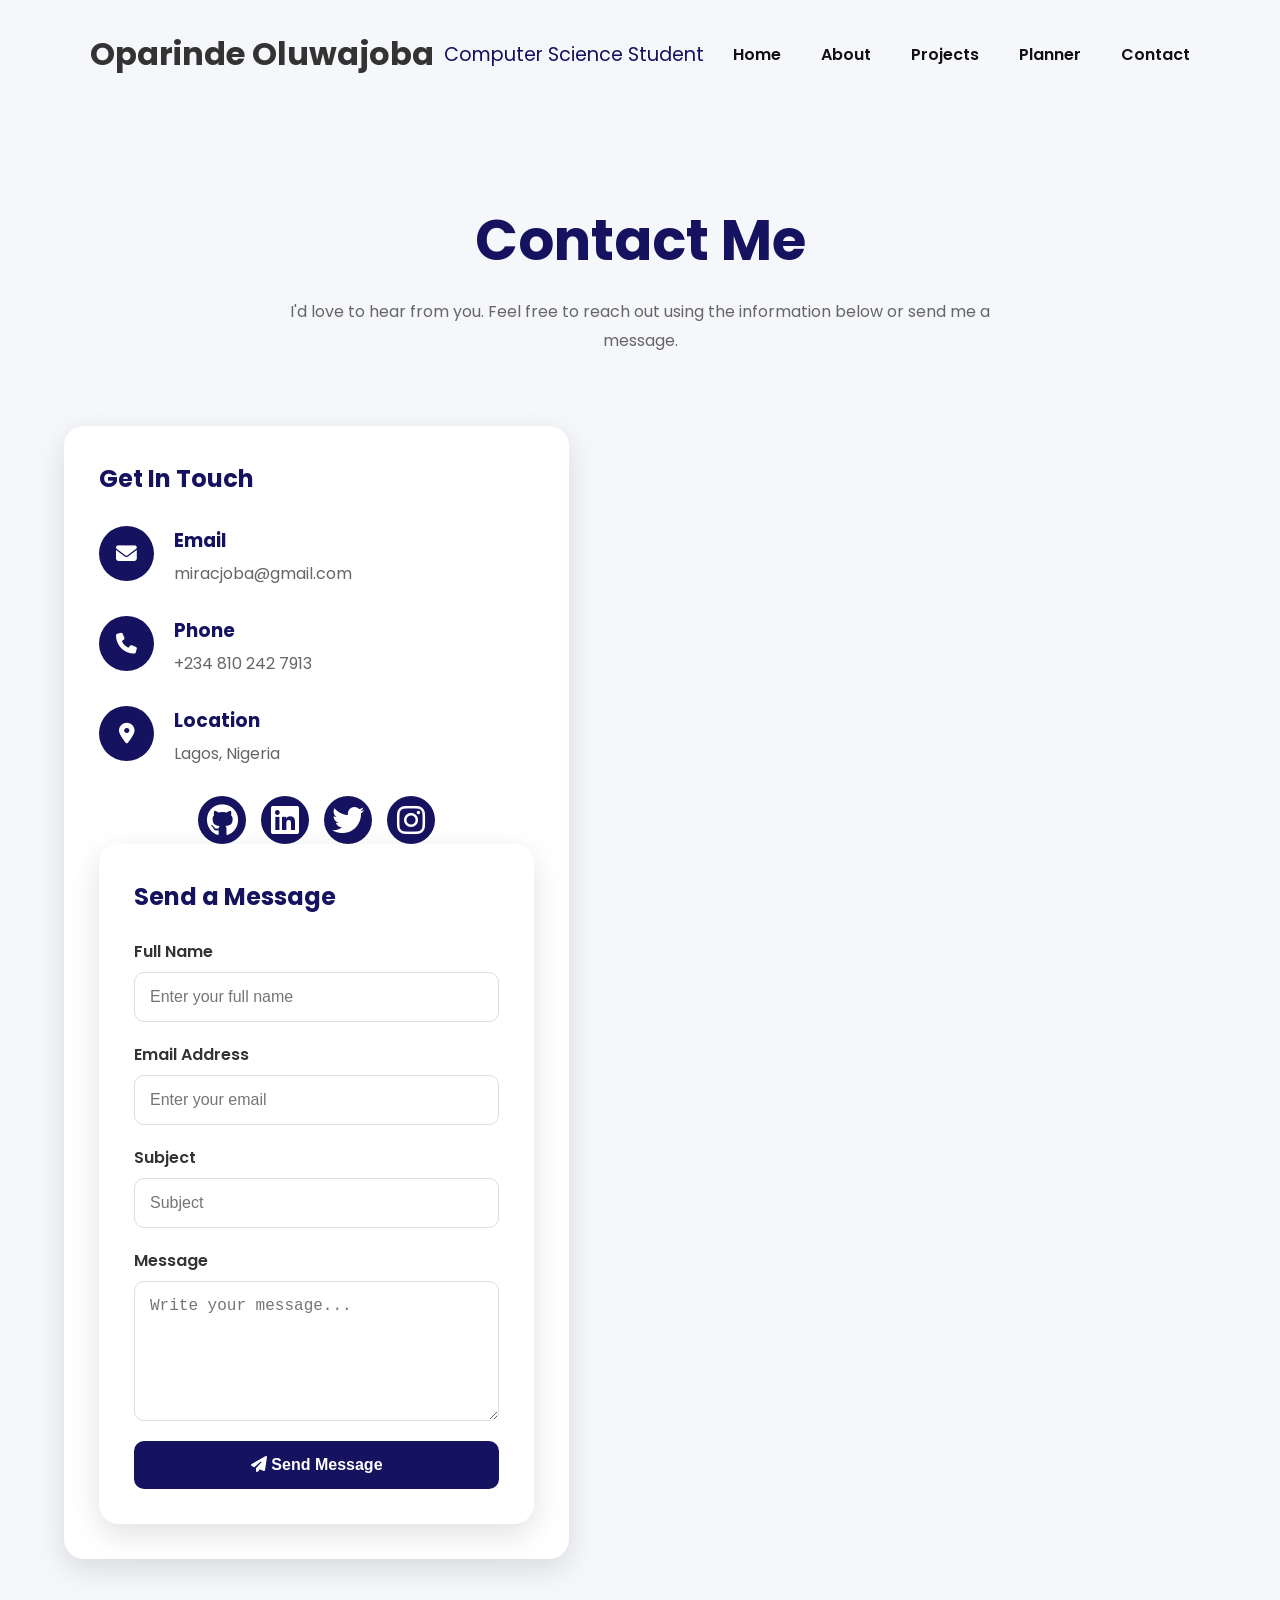
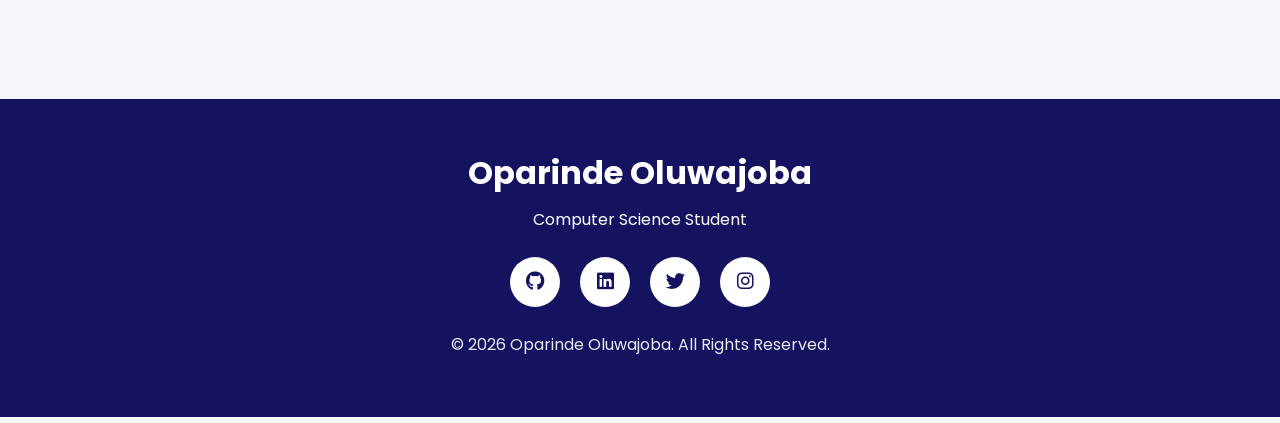
==== pages/contact.html @ 3d1b6b1a "Add files via upload" ====
<!doctype html>
<html lang="en">
  <head>
    <meta charset="UTF-8" />

    <meta name="viewport" content="width=device-width, initial-scale=1.0" />

    <title>Contact | Oparinde Oluwajoba</title>

    <link rel="stylesheet" href="../Mode.css" />

    <link rel="stylesheet" href="contact.css" />

    <!-- Google Fonts -->

    <link rel="preconnect" href="https://fonts.googleapis.com" />

    <link rel="preconnect" href="https://fonts.gstatic.com" crossorigin />

    <link
      href="https://fonts.googleapis.com/css2?family=Poppins:wght@300;400;500;600;700&display=swap"
      rel="stylesheet"
    />

    <!-- Font Awesome -->

    <link
      rel="stylesheet"
      href="https://cdnjs.cloudflare.com/ajax/libs/font-awesome/6.5.2/css/all.min.css"
    />
  </head>

  <body>
    <header>
      <div class="logo">
        <h2>Oparinde Oluwajoba</h2>

        <span>Computer Science Student</span>
      </div>

      <nav>
        <ul>
          <li><a href="../index.html">Home</a></li>

          <li><a href="about.html">About</a></li>

          <li><a href="projects.html">Projects</a></li>

          <li><a href="planner.html">Planner</a></li>

          <li><a class="active" href="contact.html">Contact</a></li>
        </ul>
      </nav>
    </header>

    <main>
      <!-- ===========================
        HERO
=========================== -->

      <section class="contact-hero">
        <h1>Contact Me</h1>

        <p>
          I'd love to hear from you. Feel free to reach out using the
          information below or send me a message.
        </p>
      </section>

      <!-- ===========================
        CONTACT SECTION
=========================== -->

      <section class="contact-container">
        <div class="contact-info">
          <h2>Get In Touch</h2>

          <div class="info-box">
            <i class="fas fa-envelope"></i>

            <div>
              <h3>Email</h3>

              <p>miracjoba@gmail.com</p>
            </div>
          </div>

          <div class="info-box">
            <i class="fas fa-phone"></i>

            <div>
              <h3>Phone</h3>

              <p>+234 810 242 7913</p>
            </div>
          </div>

          <div class="info-box">
            <i class="fas fa-location-dot"></i>

            <div>
              <h3>Location</h3>

              <p>Lagos, Nigeria</p>
            </div>
          </div>

          <div class="socials">
            <a href="#"><i class="fab fa-github"></i></a>

            <a href="#"><i class="fab fa-linkedin"></i></a>

            <a href="#"><i class="fab fa-twitter"></i></a>

            <a href="#"><i class="fab fa-instagram"></i></a>
          </div>

          <!-- ===========================
        CONTACT FORM
=========================== -->

          <div class="contact-form">
            <h2>Send a Message</h2>

            <form id="contact-form">
              <div class="input-group">
                <label> Full Name </label>

                <input
                  type="text"
                  id="name"
                  placeholder="Enter your full name"
                  required
                />
              </div>

              <div class="input-group">
                <label> Email Address </label>

                <input
                  type="email"
                  id="email"
                  placeholder="Enter your email"
                  required
                />
              </div>

              <div class="input-group">
                <label> Subject </label>

                <input
                  type="text"
                  id="subject"
                  placeholder="Subject"
                  required
                />
              </div>

              <div class="input-group">
                <label> Message </label>

                <textarea
                  id="message"
                  rows="6"
                  placeholder="Write your message..."
                  required
                ></textarea>
              </div>

              <button type="submit">
                <i class="fas fa-paper-plane"></i>

                Send Message
              </button>
            </form>
          </div>
        </div>
      </section>

      <!-- ===========================
        FOOTER
=========================== -->

      <footer>
        <div class="footer-content">
          <h3>Oparinde Oluwajoba</h3>

          <p>Computer Science Student</p>

          <div class="socials">
            <a href="#">
              <i class="fab fa-github"></i>
            </a>

            <a href="#">
              <i class="fab fa-linkedin"></i>
            </a>

            <a href="#">
              <i class="fab fa-twitter"></i>
            </a>

            <a href="#">
              <i class="fab fa-instagram"></i>
            </a>
          </div>

          <p class="copyright">
            © 2026 Oparinde Oluwajoba. All Rights Reserved.
          </p>
        </div>
      </footer>
    </main>

    <script src="contact.js"></script>
  </body>
</html>
---- Mode.css ----
:root {
  --primary: #15135f;
  --secondary: #d8d5f7;
  --white: #ffffff;
  --text: #222;
  --shadow: 0 12px 30px rgba(0, 0, 0, 0.12);
}

* {
  margin: 0;
  padding: 0;
  box-sizing: border-box;
}

body {
  font-family: Poppins, sans-serif;
  background: #fafafa;
  color: var(--text);
}

/* ---------- NAVBAR ---------- */

header {
  display: flex;
  justify-content: space-between;
  align-items: center;

  padding: 30px 7%;

  animation: fadeDown 0.8s;
}

.logo {
  display: flex;
  align-items: center;
  gap: 10px;
}

.logo h2 {
  font-size: 2rem;
}

.logo span {
  font-size: 1.2rem;
  color: var(--primary);
}

nav ul {
  display: flex;
  list-style: none;
  gap: 40px;
}

nav a {
  text-decoration: none;
  color: #111;
  font-weight: 600;
  transition: 0.3s;
}

nav a:hover {
  color: var(--primary);
}

/* ---------- HERO ---------- */

.hero {
  display: grid;
  grid-template-columns: 420px 1fr;

  gap: 80px;

  align-items: center;

  padding: 50px 7%;
}

/* ---------- PROFILE CARD ---------- */

.profile-card {
  background: var(--secondary);

  padding: 40px;

  border-radius: 30px;

  text-align: center;

  box-shadow: var(--shadow);

  animation: float 4s infinite;
}

.profile-card img {
  width: 220px;

  border-radius: 50%;

  margin-bottom: 25px;
}

.profile-card h2 {
  font-size: 2rem;

  color: var(--primary);
}

.profile-card hr {
  width: 120px;

  margin: 20px auto;
}

.profile-card h3 {
  margin-bottom: 30px;

  font-size: 1.4rem;
}

.socials {
  display: flex;

  justify-content: center;

  gap: 30px;
}

.socials a {
  font-size: 2rem;

  color: var(--primary);

  transition: 0.3s;
}

.socials a:hover {
  transform: translateY(-6px);
}

/* ---------- TEXT ---------- */

.hero-text {
  animation: slideLeft 0.8s;
}

.hero-text h1 {
  font-size: 5rem;

  line-height: 1;

  color: var(--primary);

  margin-bottom: 20px;
}

.subtitle {
  font-size: 1.8rem;

  margin-bottom: 30px;
}

.hero-text p {
  font-size: 1.1rem;

  line-height: 1.8;

  margin-top: 20px;

  max-width: 700px;
}

/* ---------- BUTTONS ---------- */

.buttons {
  display: flex;

  gap: 20px;

  margin: 30px 0;
}

.btn {
  padding: 15px 35px;

  border-radius: 40px;

  text-decoration: none;

  font-weight: 600;

  transition: 0.3s;
}

.primary {
  background: var(--primary);

  color: white;
}

.secondary {
  border: 2px solid var(--primary);

  color: var(--primary);
}

.primary:hover {
  transform: translateY(-4px);
}

.secondary:hover {
  background: var(--primary);

  color: white;
}

/* ---------- FOOTER ---------- */

footer {
  margin-top: 80px;

  padding: 25px;

  background: var(--primary);

  color: white;

  display: flex;

  justify-content: space-around;
}

/* ---------- ANIMATIONS ---------- */

@keyframes float {
  0%,
  100% {
    transform: translateY(0);
  }

  50% {
    transform: translateY(-10px);
  }
}

@keyframes slideLeft {
  from {
    opacity: 0;

    transform: translateX(60px);
  }

  to {
    opacity: 1;

    transform: translateX(0);
  }
}

@keyframes fadeDown {
  from {
    opacity: 0;

    transform: translateY(-40px);
  }

  to {
    opacity: 1;

    transform: translateY(0);
  }
}

/* ---------- RESPONSIVE ---------- */

@media (max-width: 1000px) {
  .hero {
    grid-template-columns: 1fr;

    text-align: center;
  }

  .hero-text p {
    margin: auto;
  }

  .buttons {
    justify-content: center;
  }

  header {
    flex-direction: column;

    gap: 20px;
  }
}

@media (max-width: 700px) {
  .logo {
    flex-direction: column;
  }

  nav ul {
    flex-wrap: wrap;

    justify-content: center;

    gap: 15px;
  }

  .hero-text h1 {
    font-size: 3.5rem;
  }

  .profile-card {
    padding: 30px;
  }

  .profile-card img {
    width: 170px;
  }

  footer {
    flex-direction: column;

    gap: 15px;

    text-align: center;
  }
}
---- pages/contact.css ----
/*=========================================
        CONTACT PAGE
=========================================*/

:root {
  --primary: #15135f;
  --secondary: #4f46e5;
  --light: #f5f7fb;
  --white: #ffffff;
  --text: #333;
  --shadow: 0 10px 30px rgba(0, 0, 0, 0.12);
}

body {
  background: var(--light);

  color: var(--text);
}

/*=========================================
        HERO
=========================================*/

.contact-hero {
  text-align: center;

  padding: 90px 8% 70px;
}

.contact-hero h1 {
  font-size: 3.5rem;

  color: var(--primary);

  margin-bottom: 15px;
}

.contact-hero p {
  max-width: 700px;

  margin: auto;

  line-height: 1.8;

  color: #666;
}

/*=========================================
        CONTAINER
=========================================*/

.contact-container {
  width: 90%;

  max-width: 1200px;

  margin: auto;

  display: grid;

  grid-template-columns: 1fr 1.2fr;

  gap: 40px;

  padding-bottom: 60px;
}

/*=========================================
        CONTACT INFO
=========================================*/

.contact-info {
  background: var(--white);

  padding: 35px;

  border-radius: 20px;

  box-shadow: var(--shadow);
}

.contact-info h2 {
  color: var(--primary);

  margin-bottom: 30px;
}

.info-box {
  display: flex;

  align-items: flex-start;

  gap: 20px;

  margin-bottom: 30px;
}

.info-box i {
  width: 55px;

  height: 55px;

  border-radius: 50%;

  background: var(--primary);

  color: white;

  display: flex;

  justify-content: center;

  align-items: center;

  font-size: 1.3rem;
}

.info-box h3 {
  margin-bottom: 6px;

  color: var(--primary);
}

.info-box p {
  color: #666;
}

/*=========================================
        SOCIAL ICONS
=========================================*/

.socials {
  display: flex;

  gap: 15px;

  margin-top: 30px;
}

.socials a {
  width: 48px;

  height: 48px;

  border-radius: 50%;

  background: var(--primary);

  color: white;

  display: flex;

  justify-content: center;

  align-items: center;

  text-decoration: none;

  transition: 0.3s;
}

.socials a:hover {
  background: var(--secondary);

  transform: translateY(-5px);
}

/*=========================================
        FORM
=========================================*/

.contact-form {
  background: var(--white);

  padding: 35px;

  border-radius: 20px;

  box-shadow: var(--shadow);
}

.contact-form h2 {
  color: var(--primary);

  margin-bottom: 25px;
}

.input-group {
  display: flex;

  flex-direction: column;

  margin-bottom: 20px;
}

.input-group label {
  margin-bottom: 8px;

  font-weight: 600;
}

.input-group input,
.input-group textarea {
  padding: 15px;

  border: 1px solid #ddd;

  border-radius: 10px;

  outline: none;

  font-size: 1rem;

  transition: 0.3s;
}

.input-group input:focus,
.input-group textarea:focus {
  border-color: var(--primary);
}

.contact-form button {
  width: 100%;

  padding: 15px;

  border: none;

  border-radius: 10px;

  background: var(--primary);

  color: white;

  cursor: pointer;

  font-size: 1rem;

  font-weight: 600;

  transition: 0.3s;
}

.contact-form button:hover {
  background: var(--secondary);
}
/*=========================================
        FOOTER
=========================================*/

footer {
  background: var(--primary);

  color: white;

  margin-top: 80px;

  padding: 50px 20px;
}

.footer-content {
  max-width: 1200px;

  margin: auto;

  text-align: center;
}

.footer-content h3 {
  font-size: 2rem;

  margin-bottom: 10px;
}

.footer-content p {
  margin: 10px 0;
}

footer .socials {
  display: flex;

  justify-content: center;

  gap: 20px;

  margin: 25px 0;
}

footer .socials a {
  width: 50px;

  height: 50px;

  border-radius: 50%;

  background: white;

  color: var(--primary);

  display: flex;

  justify-content: center;

  align-items: center;

  text-decoration: none;

  font-size: 1.2rem;

  transition: 0.3s;
}

footer .socials a:hover {
  background: var(--secondary);

  color: white;

  transform: translateY(-5px);
}

.copyright {
  margin-top: 20px;

  opacity: 0.9;
}

/*=========================================
        SCROLL REVEAL
=========================================*/

.hidden {
  opacity: 0;

  transform: translateY(50px);

  transition: all 0.8s ease;
}

.show {
  opacity: 1;

  transform: translateY(0);
}

/*=========================================
        RESPONSIVE
=========================================*/

@media (max-width: 992px) {
  .contact-container {
    grid-template-columns: 1fr;
  }

  .contact-hero h1 {
    font-size: 3rem;
  }
}

@media (max-width: 768px) {
  header {
    flex-direction: column;

    gap: 20px;
  }

  nav ul {
    flex-wrap: wrap;

    justify-content: center;
  }

  .contact-hero {
    padding: 70px 8%;
  }

  .contact-hero h1 {
    font-size: 2.6rem;
  }

  .contact-info,
  .contact-form {
    padding: 30px;
  }

  .info-box {
    align-items: center;
  }
}

@media (max-width: 600px) {
  .contact-container {
    width: 95%;
  }

  .contact-hero h1 {
    font-size: 2.2rem;
  }

  .contact-hero p {
    font-size: 0.95rem;
  }

  .info-box {
    flex-direction: column;

    text-align: center;
  }

  .info-box i {
    margin-bottom: 10px;
  }

  .socials {
    justify-content: center;

    flex-wrap: wrap;
  }

  .input-group input,
  .input-group textarea {
    font-size: 0.95rem;
  }
}

@media (max-width: 400px) {
  .contact-hero h1 {
    font-size: 1.9rem;
  }

  .footer-content h3 {
    font-size: 1.5rem;
  }

  .contact-form button {
    font-size: 0.95rem;
  }
}
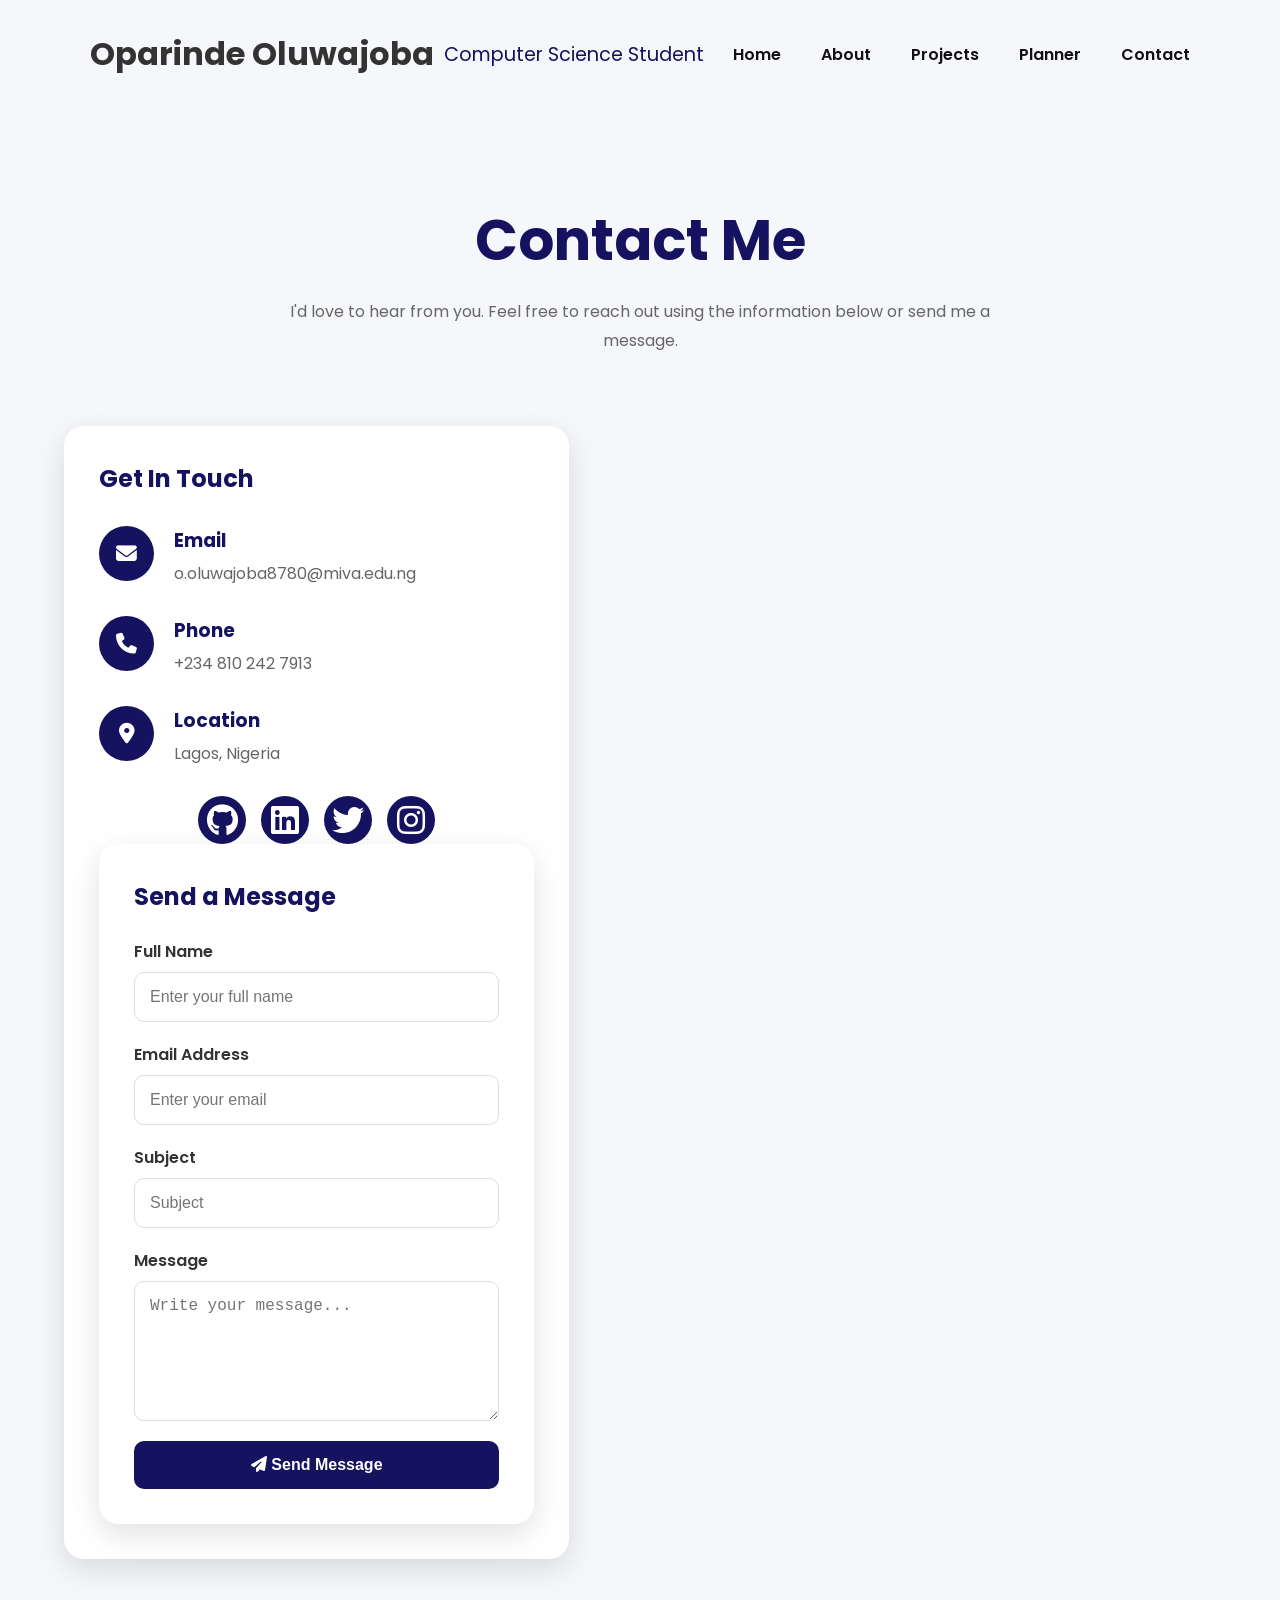
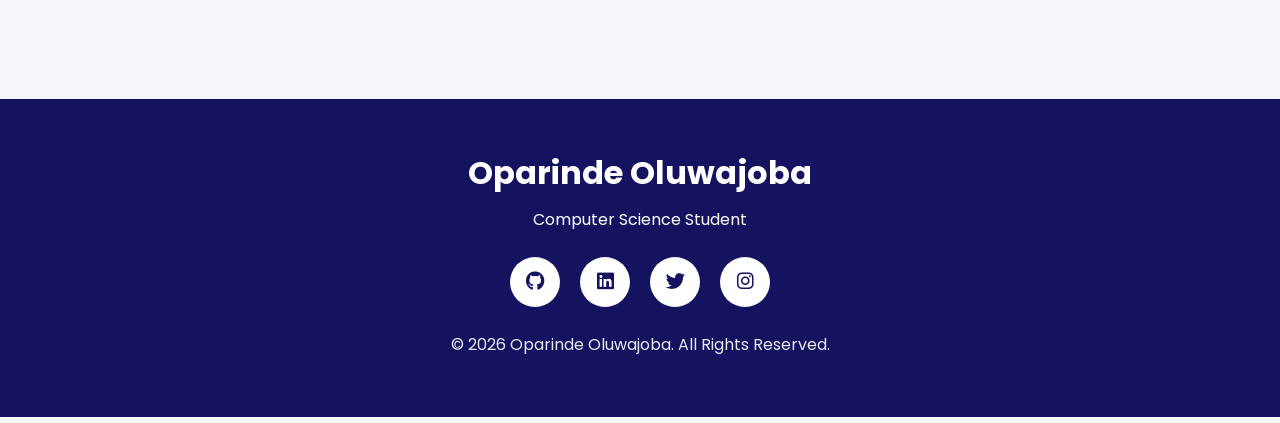
==== commit 1fffd16c: "Update contact.html" ====
--- a/pages/contact.html
+++ b/pages/contact.html
@@ -81,7 +81,7 @@
             <div>
               <h3>Email</h3>
 
-              <p>miracjoba@gmail.com</p>
+              <p>o.oluwajoba8780@miva.edu.ng</p>
             </div>
           </div>
 
